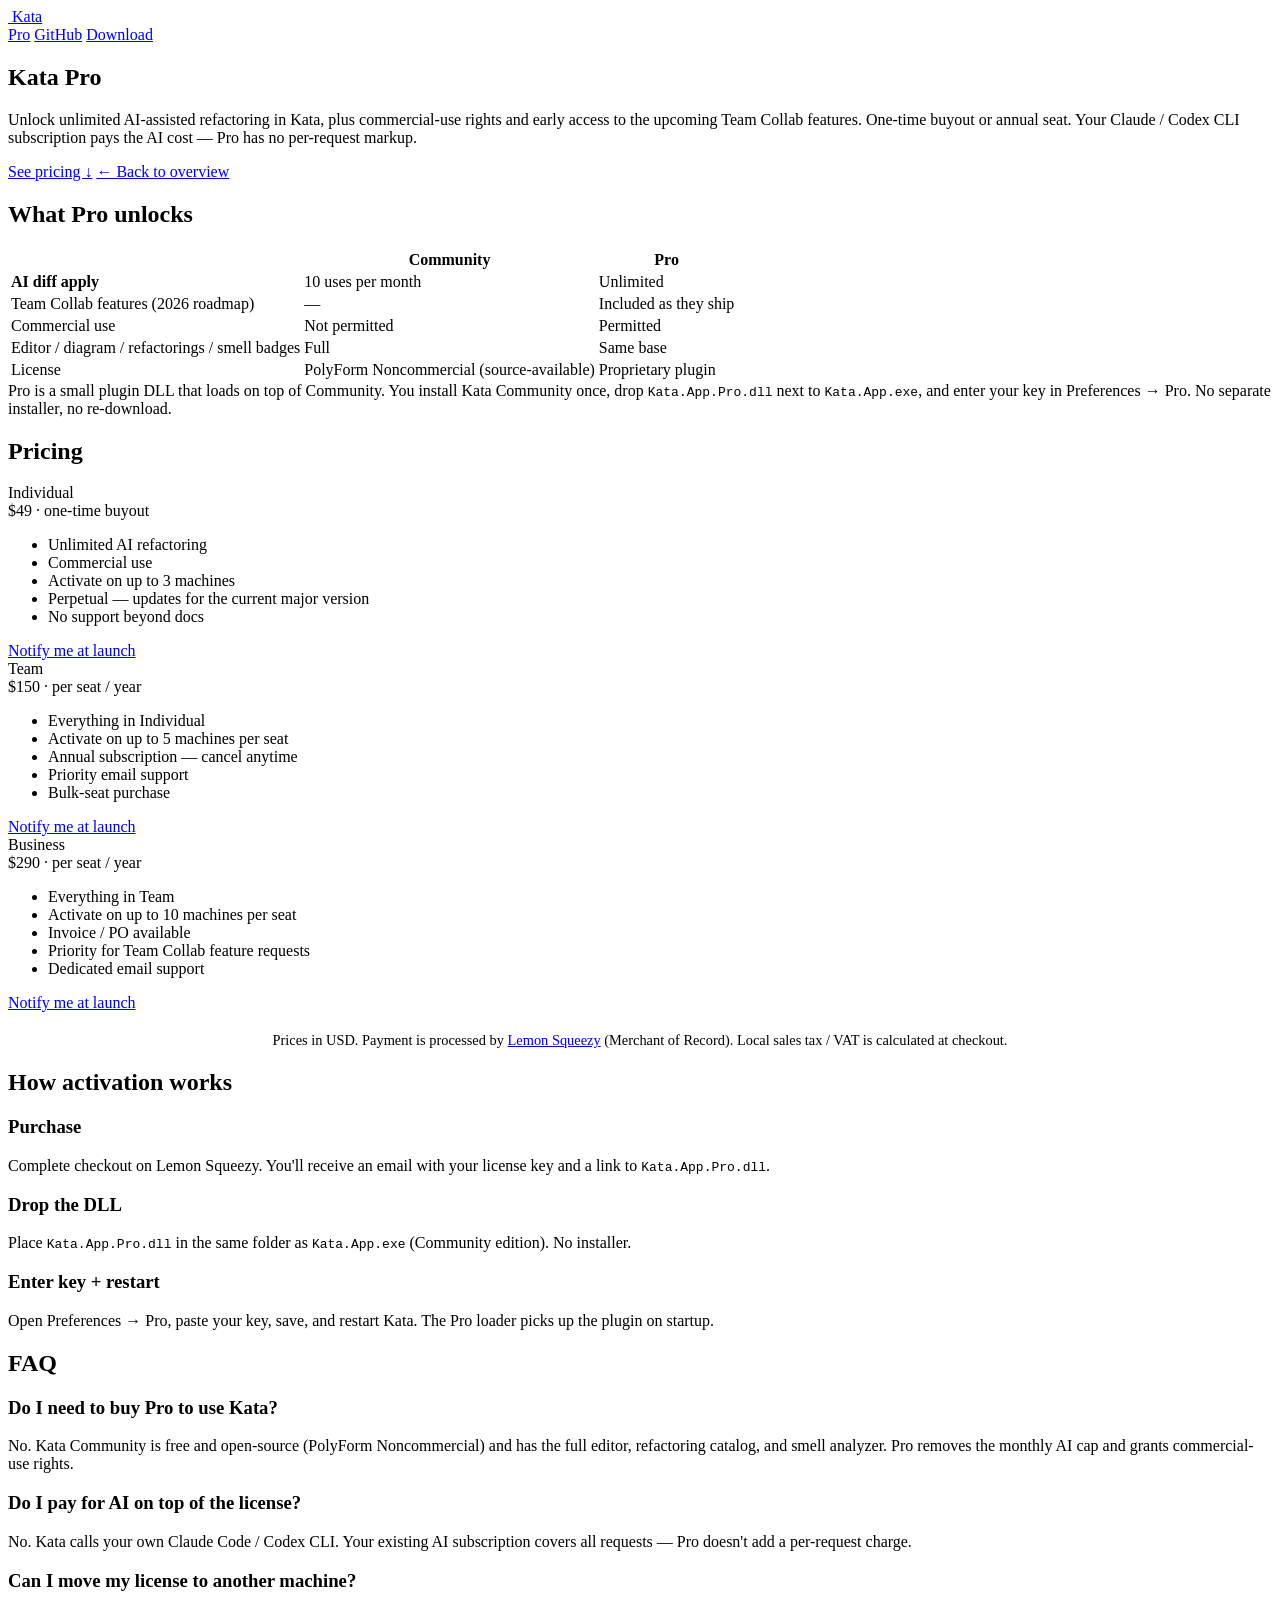
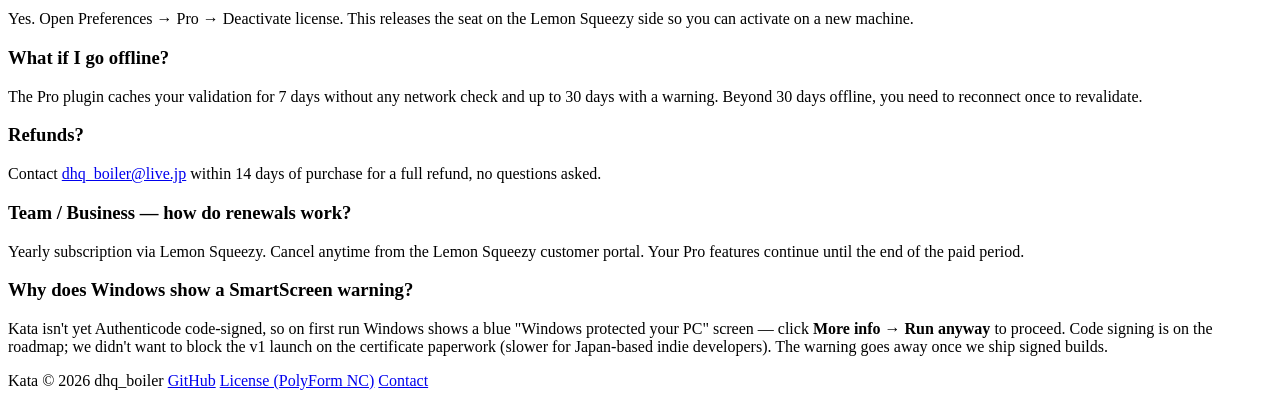
==== site/pro.html @ 7f62a548 "pro.html FAQ: SmartScreen 警告について説明を追加 Community / Pro とも Authenticode 署名がまだ入ってないので、初回起動時に Windows Sm" ====
<!DOCTYPE html>
<html lang="en">
<head>
<meta charset="UTF-8">
<meta name="viewport" content="width=device-width,initial-scale=1">
<title>Kata Pro — Unlimited AI-assisted refactoring for real codebases</title>
<meta name="description" content="Kata Pro unlocks the monthly AI cap in Kata Community and grants commercial-use rights. $49 buyout for Individual, $150/seat/year Team, $290/seat/year Business.">
<meta name="theme-color" content="#232323">
<link rel="icon" type="image/svg+xml" href="/kata-icon.svg">
<link rel="stylesheet" href="/style.css">
<meta property="og:title" content="Kata Pro">
<meta property="og:description" content="Unlimited AI-assisted refactoring, commercial-use rights, and the upcoming Team Collab features. Buyout $49 or subscription tiers.">
<meta property="og:type" content="website">
<meta property="og:url" content="https://kata.dhq-boiler.dev/pro">
</head>
<body>

<header class="site">
  <div class="wrap">
    <a class="brand" href="/">
      <img src="/kata-icon.svg" alt="">
      Kata
    </a>
    <nav>
      <a href="/pro">Pro</a>
      <a href="https://github.com/dhq-boiler/Kata">GitHub</a>
      <a href="https://github.com/dhq-boiler/Kata/releases">Download</a>
    </nav>
  </div>
</header>

<main>

<section class="hero">
  <div class="wrap">
    <h1>Kata Pro</h1>
    <p class="lead">
      Unlock unlimited AI-assisted refactoring in Kata, plus commercial-use rights and
      early access to the upcoming Team Collab features. One-time buyout or annual seat.
      Your Claude / Codex CLI subscription pays the AI cost — Pro has no per-request markup.
    </p>
    <div class="ctas">
      <a class="btn primary" href="#pricing">See pricing ↓</a>
      <a class="btn secondary" href="/">← Back to overview</a>
    </div>
  </div>
</section>

<section>
  <div class="wrap">
    <h2>What Pro unlocks</h2>
    <table class="compare">
      <thead>
        <tr>
          <th>&nbsp;</th>
          <th>Community</th>
          <th>Pro</th>
        </tr>
      </thead>
      <tbody>
        <tr>
          <td><strong>AI diff apply</strong></td>
          <td>10 uses per month</td>
          <td class="yes">Unlimited</td>
        </tr>
        <tr>
          <td>Team Collab features (2026 roadmap)</td>
          <td class="no">—</td>
          <td class="yes">Included as they ship</td>
        </tr>
        <tr>
          <td>Commercial use</td>
          <td class="no">Not permitted</td>
          <td class="yes">Permitted</td>
        </tr>
        <tr>
          <td>Editor / diagram / refactorings / smell badges</td>
          <td class="yes">Full</td>
          <td class="yes">Same base</td>
        </tr>
        <tr>
          <td>License</td>
          <td>PolyForm Noncommercial (source-available)</td>
          <td>Proprietary plugin</td>
        </tr>
      </tbody>
    </table>
    <div class="callout">
      Pro is a small plugin DLL that loads on top of Community. You install
      Kata Community once, drop <code>Kata.App.Pro.dll</code> next to
      <code>Kata.App.exe</code>, and enter your key in Preferences → Pro.
      No separate installer, no re-download.
    </div>
  </div>
</section>

<section id="pricing">
  <div class="wrap">
    <h2>Pricing</h2>
    <div class="pricing">
      <div class="tier">
        <div class="name">Individual</div>
        <div class="price">$49<span class="period"> · one-time buyout</span></div>
        <ul>
          <li>Unlimited AI refactoring</li>
          <li>Commercial use</li>
          <li>Activate on up to 3 machines</li>
          <li>Perpetual — updates for the current major version</li>
          <li>No support beyond docs</li>
        </ul>
        <!-- Pre-launch: LS 商品審査中。承認 & variant 作成後、実 checkout URL に差し替える。 -->
        <a class="btn primary" href="mailto:dhq_boiler@live.jp?subject=Notify%20me%20at%20launch%3A%20Kata%20Pro%20Individual&amp;body=Please%20email%20me%20when%20Kata%20Pro%20Individual%20(%2449%20buyout)%20goes%20on%20sale.">Notify me at launch</a>
      </div>

      <div class="tier featured">
        <div class="name">Team</div>
        <div class="price">$150<span class="period"> · per seat / year</span></div>
        <ul>
          <li>Everything in Individual</li>
          <li>Activate on up to 5 machines per seat</li>
          <li>Annual subscription — cancel anytime</li>
          <li>Priority email support</li>
          <li>Bulk-seat purchase</li>
        </ul>
        <!-- Pre-launch: LS 商品審査中。 -->
        <a class="btn primary" href="mailto:dhq_boiler@live.jp?subject=Notify%20me%20at%20launch%3A%20Kata%20Pro%20Team&amp;body=Please%20email%20me%20when%20Kata%20Pro%20Team%20(%24150%20per%20seat%2Fyear)%20goes%20on%20sale.">Notify me at launch</a>
      </div>

      <div class="tier">
        <div class="name">Business</div>
        <div class="price">$290<span class="period"> · per seat / year</span></div>
        <ul>
          <li>Everything in Team</li>
          <li>Activate on up to 10 machines per seat</li>
          <li>Invoice / PO available</li>
          <li>Priority for Team Collab feature requests</li>
          <li>Dedicated email support</li>
        </ul>
        <!-- Pre-launch: LS 商品審査中。 -->
        <a class="btn primary" href="mailto:dhq_boiler@live.jp?subject=Notify%20me%20at%20launch%3A%20Kata%20Pro%20Business&amp;body=Please%20email%20me%20when%20Kata%20Pro%20Business%20(%24290%20per%20seat%2Fyear)%20goes%20on%20sale.">Notify me at launch</a>
      </div>
    </div>
    <p style="text-align: center; color: var(--muted); margin-top: 20px; font-size: 0.9rem;">
      Prices in USD. Payment is processed by
      <a href="https://www.lemonsqueezy.com/">Lemon Squeezy</a>
      (Merchant of Record). Local sales tax / VAT is calculated at checkout.
    </p>
  </div>
</section>

<section>
  <div class="wrap">
    <h2>How activation works</h2>
    <div class="steps">
      <div class="step">
        <h3>Purchase</h3>
        <p>Complete checkout on Lemon Squeezy. You'll receive an email with
          your license key and a link to <code>Kata.App.Pro.dll</code>.</p>
      </div>
      <div class="step">
        <h3>Drop the DLL</h3>
        <p>Place <code>Kata.App.Pro.dll</code> in the same folder as
          <code>Kata.App.exe</code> (Community edition). No installer.</p>
      </div>
      <div class="step">
        <h3>Enter key + restart</h3>
        <p>Open Preferences → Pro, paste your key, save, and restart Kata.
          The Pro loader picks up the plugin on startup.</p>
      </div>
    </div>
  </div>
</section>

<section>
  <div class="wrap">
    <h2>FAQ</h2>
    <div class="feature-grid">
      <div class="feature">
        <h3>Do I need to buy Pro to use Kata?</h3>
        <p>No. Kata Community is free and open-source (PolyForm Noncommercial)
          and has the full editor, refactoring catalog, and smell analyzer.
          Pro removes the monthly AI cap and grants commercial-use rights.</p>
      </div>
      <div class="feature">
        <h3>Do I pay for AI on top of the license?</h3>
        <p>No. Kata calls your own Claude Code / Codex CLI. Your existing AI
          subscription covers all requests — Pro doesn't add a per-request charge.</p>
      </div>
      <div class="feature">
        <h3>Can I move my license to another machine?</h3>
        <p>Yes. Open Preferences → Pro → Deactivate license. This releases
          the seat on the Lemon Squeezy side so you can activate on a new machine.</p>
      </div>
      <div class="feature">
        <h3>What if I go offline?</h3>
        <p>The Pro plugin caches your validation for 7 days without any network
          check and up to 30 days with a warning. Beyond 30 days offline, you
          need to reconnect once to revalidate.</p>
      </div>
      <div class="feature">
        <h3>Refunds?</h3>
        <p>Contact <a href="mailto:dhq_boiler@live.jp">dhq_boiler@live.jp</a>
          within 14 days of purchase for a full refund, no questions asked.</p>
      </div>
      <div class="feature">
        <h3>Team / Business — how do renewals work?</h3>
        <p>Yearly subscription via Lemon Squeezy. Cancel anytime from the
          Lemon Squeezy customer portal. Your Pro features continue until the
          end of the paid period.</p>
      </div>
      <div class="feature">
        <h3>Why does Windows show a SmartScreen warning?</h3>
        <p>Kata isn't yet Authenticode code-signed, so on first run
          Windows shows a blue "Windows protected your PC" screen —
          click <strong>More info</strong> → <strong>Run anyway</strong>
          to proceed. Code signing is on the roadmap; we didn't want to
          block the v1 launch on the certificate paperwork (slower for
          Japan-based indie developers). The warning goes away once we
          ship signed builds.</p>
      </div>
    </div>
  </div>
</section>

</main>

<footer class="site">
  <div class="wrap">
    <span>Kata © 2026 dhq_boiler</span>
    <span class="spacer"></span>
    <a href="https://github.com/dhq-boiler/Kata">GitHub</a>
    <a href="https://github.com/dhq-boiler/Kata/blob/main/LICENSE">License (PolyForm NC)</a>
    <a href="mailto:dhq_boiler@live.jp">Contact</a>
  </div>
</footer>

</body>
</html>
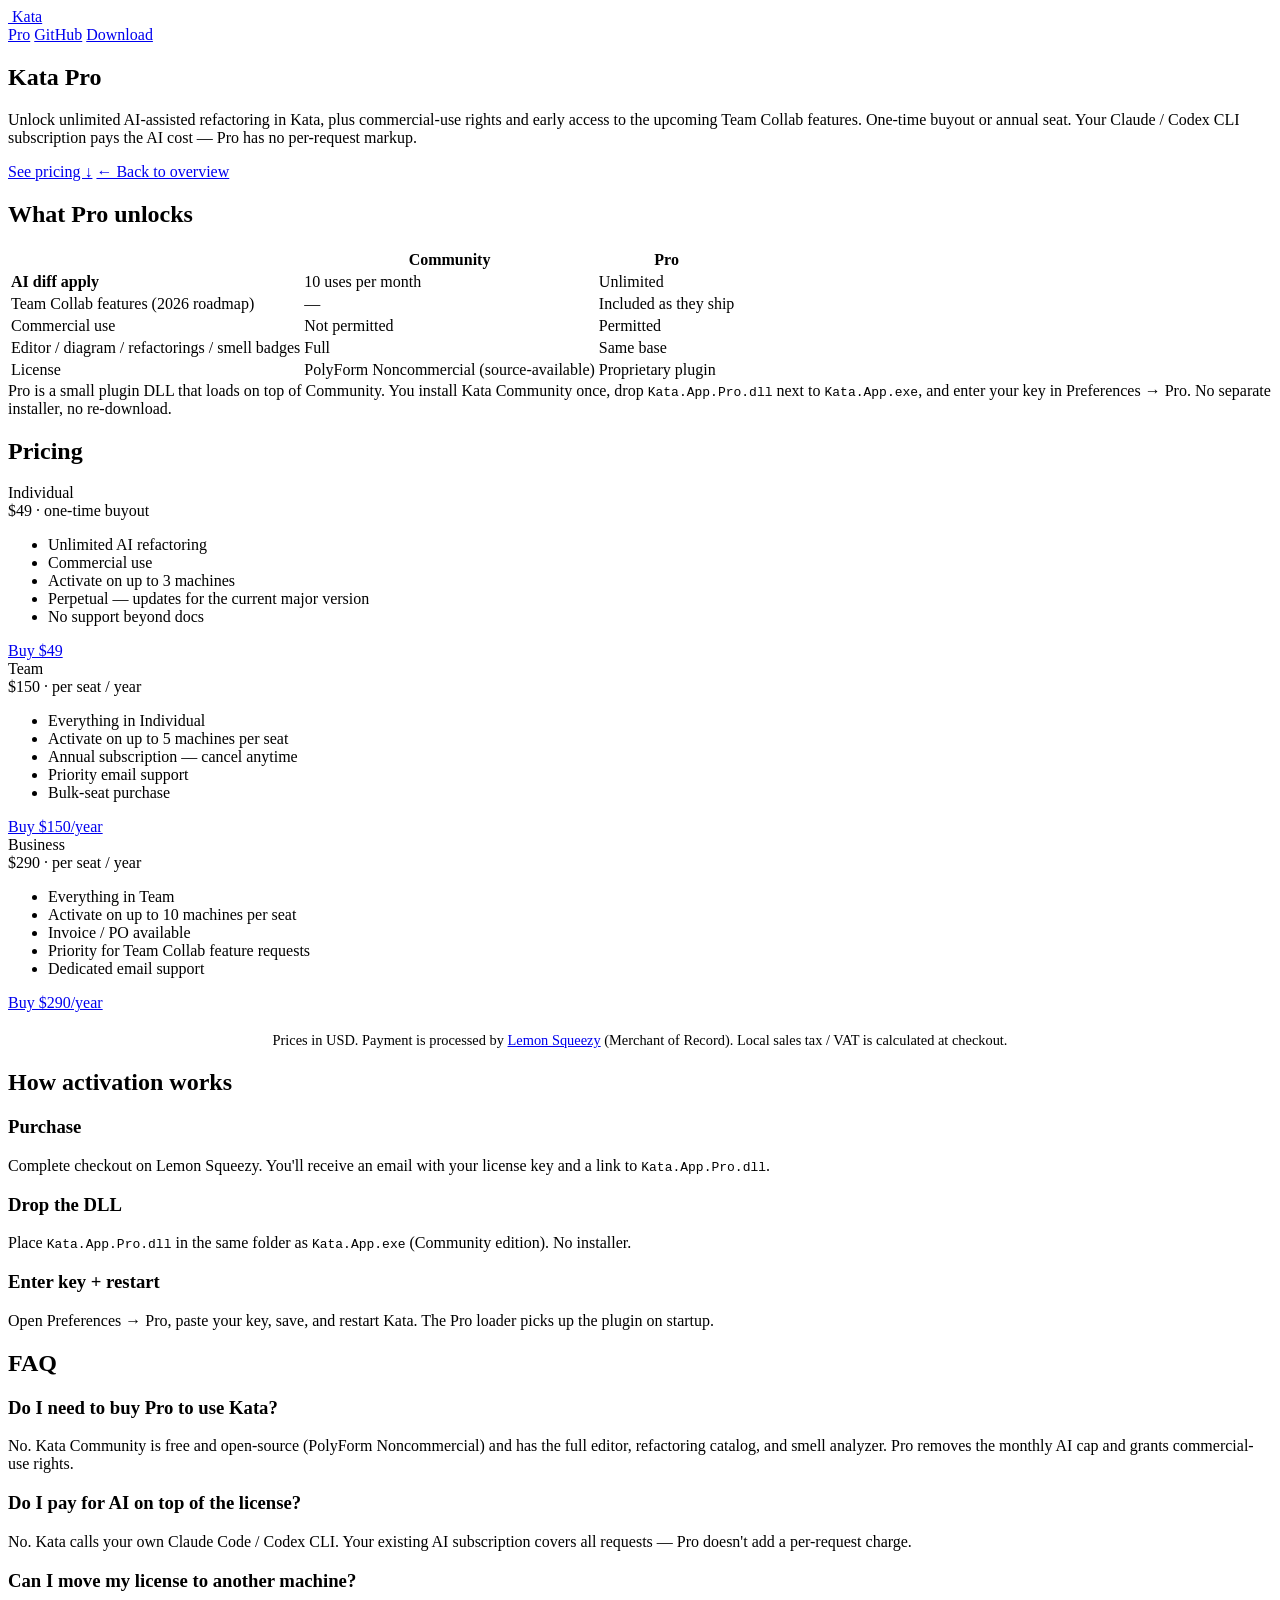
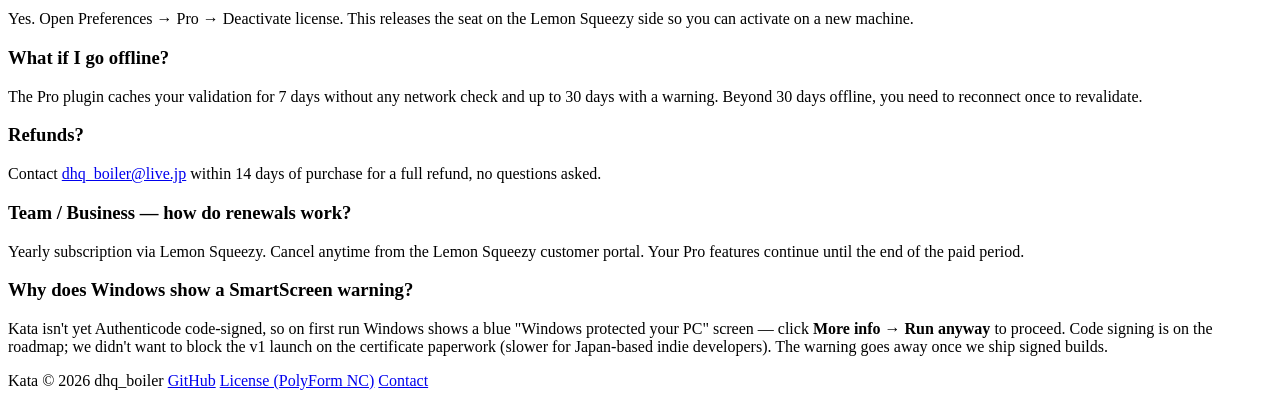
==== commit 24aeea9d: "pro.html: 3 buy button を Lemon Squeezy overlay checkout に差し替え LS の live mode で 3 product を publish 済" ====
--- a/site/pro.html
+++ b/site/pro.html
@@ -108,8 +108,7 @@
           <li>Perpetual — updates for the current major version</li>
           <li>No support beyond docs</li>
         </ul>
-        <!-- Pre-launch: LS 商品審査中。承認 & variant 作成後、実 checkout URL に差し替える。 -->
-        <a class="btn primary" href="mailto:dhq_boiler@live.jp?subject=Notify%20me%20at%20launch%3A%20Kata%20Pro%20Individual&amp;body=Please%20email%20me%20when%20Kata%20Pro%20Individual%20(%2449%20buyout)%20goes%20on%20sale.">Notify me at launch</a>
+        <a class="btn primary lemonsqueezy-button" href="https://kata-app.lemonsqueezy.com/checkout/buy/1a750eaa-a595-45d5-97dd-85c8ac0cabf5?embed=1">Buy $49</a>
       </div>
 
       <div class="tier featured">
@@ -122,8 +121,7 @@
           <li>Priority email support</li>
           <li>Bulk-seat purchase</li>
         </ul>
-        <!-- Pre-launch: LS 商品審査中。 -->
-        <a class="btn primary" href="mailto:dhq_boiler@live.jp?subject=Notify%20me%20at%20launch%3A%20Kata%20Pro%20Team&amp;body=Please%20email%20me%20when%20Kata%20Pro%20Team%20(%24150%20per%20seat%2Fyear)%20goes%20on%20sale.">Notify me at launch</a>
+        <a class="btn primary lemonsqueezy-button" href="https://kata-app.lemonsqueezy.com/checkout/buy/f05eee7f-f8f1-49fd-8d92-6a90124b9c89?embed=1">Buy $150/year</a>
       </div>
 
       <div class="tier">
@@ -136,8 +134,7 @@
           <li>Priority for Team Collab feature requests</li>
           <li>Dedicated email support</li>
         </ul>
-        <!-- Pre-launch: LS 商品審査中。 -->
-        <a class="btn primary" href="mailto:dhq_boiler@live.jp?subject=Notify%20me%20at%20launch%3A%20Kata%20Pro%20Business&amp;body=Please%20email%20me%20when%20Kata%20Pro%20Business%20(%24290%20per%20seat%2Fyear)%20goes%20on%20sale.">Notify me at launch</a>
+        <a class="btn primary lemonsqueezy-button" href="https://kata-app.lemonsqueezy.com/checkout/buy/e9e8db82-5dbe-4f33-9c05-eea61432151d?embed=1">Buy $290/year</a>
       </div>
     </div>
     <p style="text-align: center; color: var(--muted); margin-top: 20px; font-size: 0.9rem;">
@@ -234,5 +231,14 @@
   </div>
 </footer>
 
+<!-- Lemon Squeezy overlay checkout。anchor に class="lemonsqueezy-button" が
+     付いていると同一ページ内 iframe で checkout が開く (page 遷移なし)。
+     integrity=... (SRI) を意図的に付けない: LS は lemon.js を dynamic に更新する
+     設計 (公式の embed snippet にも SRI なし) なので、hash pin すると script が
+     revalidate された瞬間 overlay が blocked = customer が買えなくなる。CDN
+     compromise リスクは残るが、そのシナリオは LS 自体の決済インフラが破綻して
+     いる状況なので他の影響が桁違いに大きい。 -->
+<script src="https://assets.lemonsqueezy.com/lemon.js" defer></script>
+
 </body>
 </html>
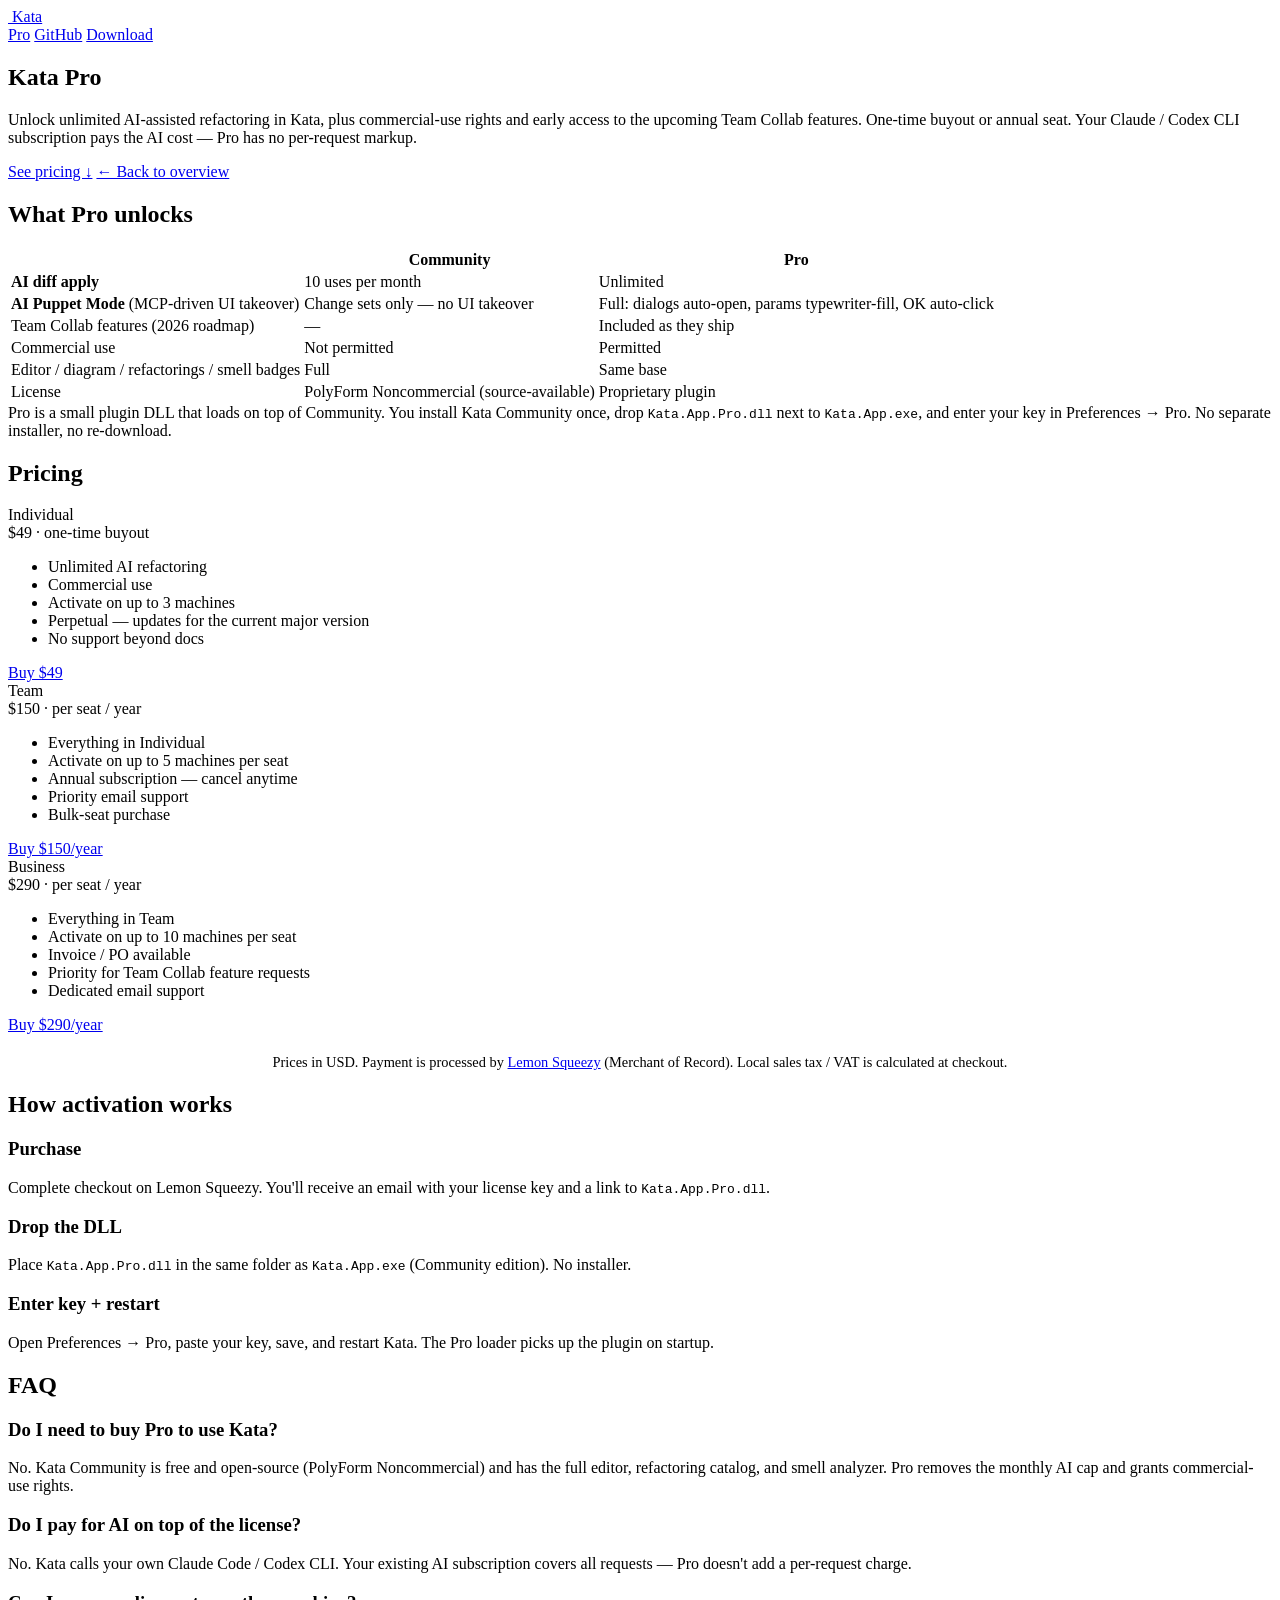
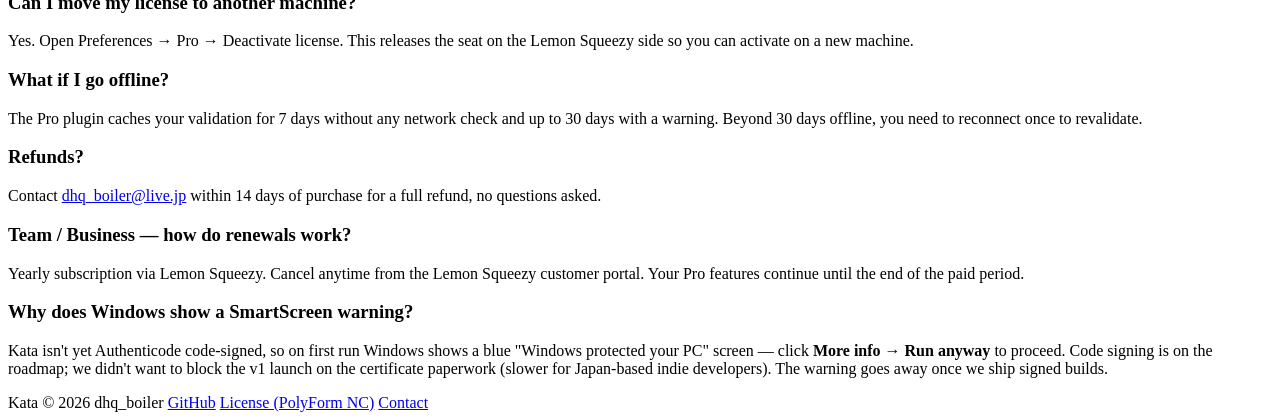
==== commit 26dd4d22: "site(pro): add AI Puppet Mode row to Community/Pro compare table MCP-driven UI takeover (dialogs aut" ====
--- a/site/pro.html
+++ b/site/pro.html
@@ -8,10 +8,75 @@
 <meta name="theme-color" content="#232323">
 <link rel="icon" type="image/svg+xml" href="/kata-icon.svg">
 <link rel="stylesheet" href="/style.css">
-<meta property="og:title" content="Kata Pro">
+<link rel="canonical" href="https://kata.dhq-boiler.dev/pro">
+<meta property="og:title" content="Kata Pro — Unlimited AI-assisted refactoring">
 <meta property="og:description" content="Unlimited AI-assisted refactoring, commercial-use rights, and the upcoming Team Collab features. Buyout $49 or subscription tiers.">
 <meta property="og:type" content="website">
 <meta property="og:url" content="https://kata.dhq-boiler.dev/pro">
+<meta property="og:site_name" content="Kata">
+<meta property="og:locale" content="en_US">
+<meta property="og:image" content="https://kata.dhq-boiler.dev/assets/kata-ai-diff.png">
+<meta property="og:image:alt" content="Kata AI diff preview dialog — Claude-generated unified diff for MainWindowViewModel.cs with policy check and quality delta banners.">
+<meta name="twitter:card" content="summary_large_image">
+<meta name="twitter:site" content="@dhq_boiler">
+<meta name="twitter:creator" content="@dhq_boiler">
+<meta name="twitter:title" content="Kata Pro — Unlimited AI-assisted refactoring">
+<meta name="twitter:description" content="Unlock unlimited AI diff apply and commercial-use rights. $49 one-time buyout, $150/seat/year Team, $290/seat/year Business.">
+<meta name="twitter:image" content="https://kata.dhq-boiler.dev/assets/kata-ai-diff.png">
+<meta name="twitter:image:alt" content="Kata AI diff preview dialog with policy check and quality delta banners.">
+<script type="application/ld+json">
+{
+  "@context": "https://schema.org",
+  "@type": "Product",
+  "name": "Kata Pro",
+  "description": "Kata Pro unlocks the monthly AI cap in Kata Community and grants commercial-use rights. Loaded as a plugin DLL on top of Community. No per-request AI markup — uses your own Claude Code or Codex CLI.",
+  "url": "https://kata.dhq-boiler.dev/pro",
+  "image": "https://kata.dhq-boiler.dev/assets/kata-ai-diff.png",
+  "category": "DeveloperApplication",
+  "brand": {
+    "@type": "Brand",
+    "name": "Kata"
+  },
+  "offers": [
+    {
+      "@type": "Offer",
+      "name": "Individual — one-time buyout",
+      "price": "49",
+      "priceCurrency": "USD",
+      "url": "https://kata-app.lemonsqueezy.com/checkout/buy/1a750eaa-a595-45d5-97dd-85c8ac0cabf5",
+      "availability": "https://schema.org/InStock",
+      "seller": {
+        "@type": "Organization",
+        "name": "Lemon Squeezy (Merchant of Record)"
+      }
+    },
+    {
+      "@type": "Offer",
+      "name": "Team — per seat, per year",
+      "price": "150",
+      "priceCurrency": "USD",
+      "url": "https://kata-app.lemonsqueezy.com/checkout/buy/f05eee7f-f8f1-49fd-8d92-6a90124b9c89",
+      "availability": "https://schema.org/InStock",
+      "seller": {
+        "@type": "Organization",
+        "name": "Lemon Squeezy (Merchant of Record)"
+      }
+    },
+    {
+      "@type": "Offer",
+      "name": "Business — per seat, per year",
+      "price": "290",
+      "priceCurrency": "USD",
+      "url": "https://kata-app.lemonsqueezy.com/checkout/buy/e9e8db82-5dbe-4f33-9c05-eea61432151d",
+      "availability": "https://schema.org/InStock",
+      "seller": {
+        "@type": "Organization",
+        "name": "Lemon Squeezy (Merchant of Record)"
+      }
+    }
+  ]
+}
+</script>
 </head>
 <body>
 
@@ -62,6 +127,11 @@
           <td><strong>AI diff apply</strong></td>
           <td>10 uses per month</td>
           <td class="yes">Unlimited</td>
+        </tr>
+        <tr>
+          <td><strong>AI Puppet Mode</strong> (MCP-driven UI takeover)</td>
+          <td class="no">Change sets only — no UI takeover</td>
+          <td class="yes">Full: dialogs auto-open, params typewriter-fill, OK auto-click</td>
         </tr>
         <tr>
           <td>Team Collab features (2026 roadmap)</td>
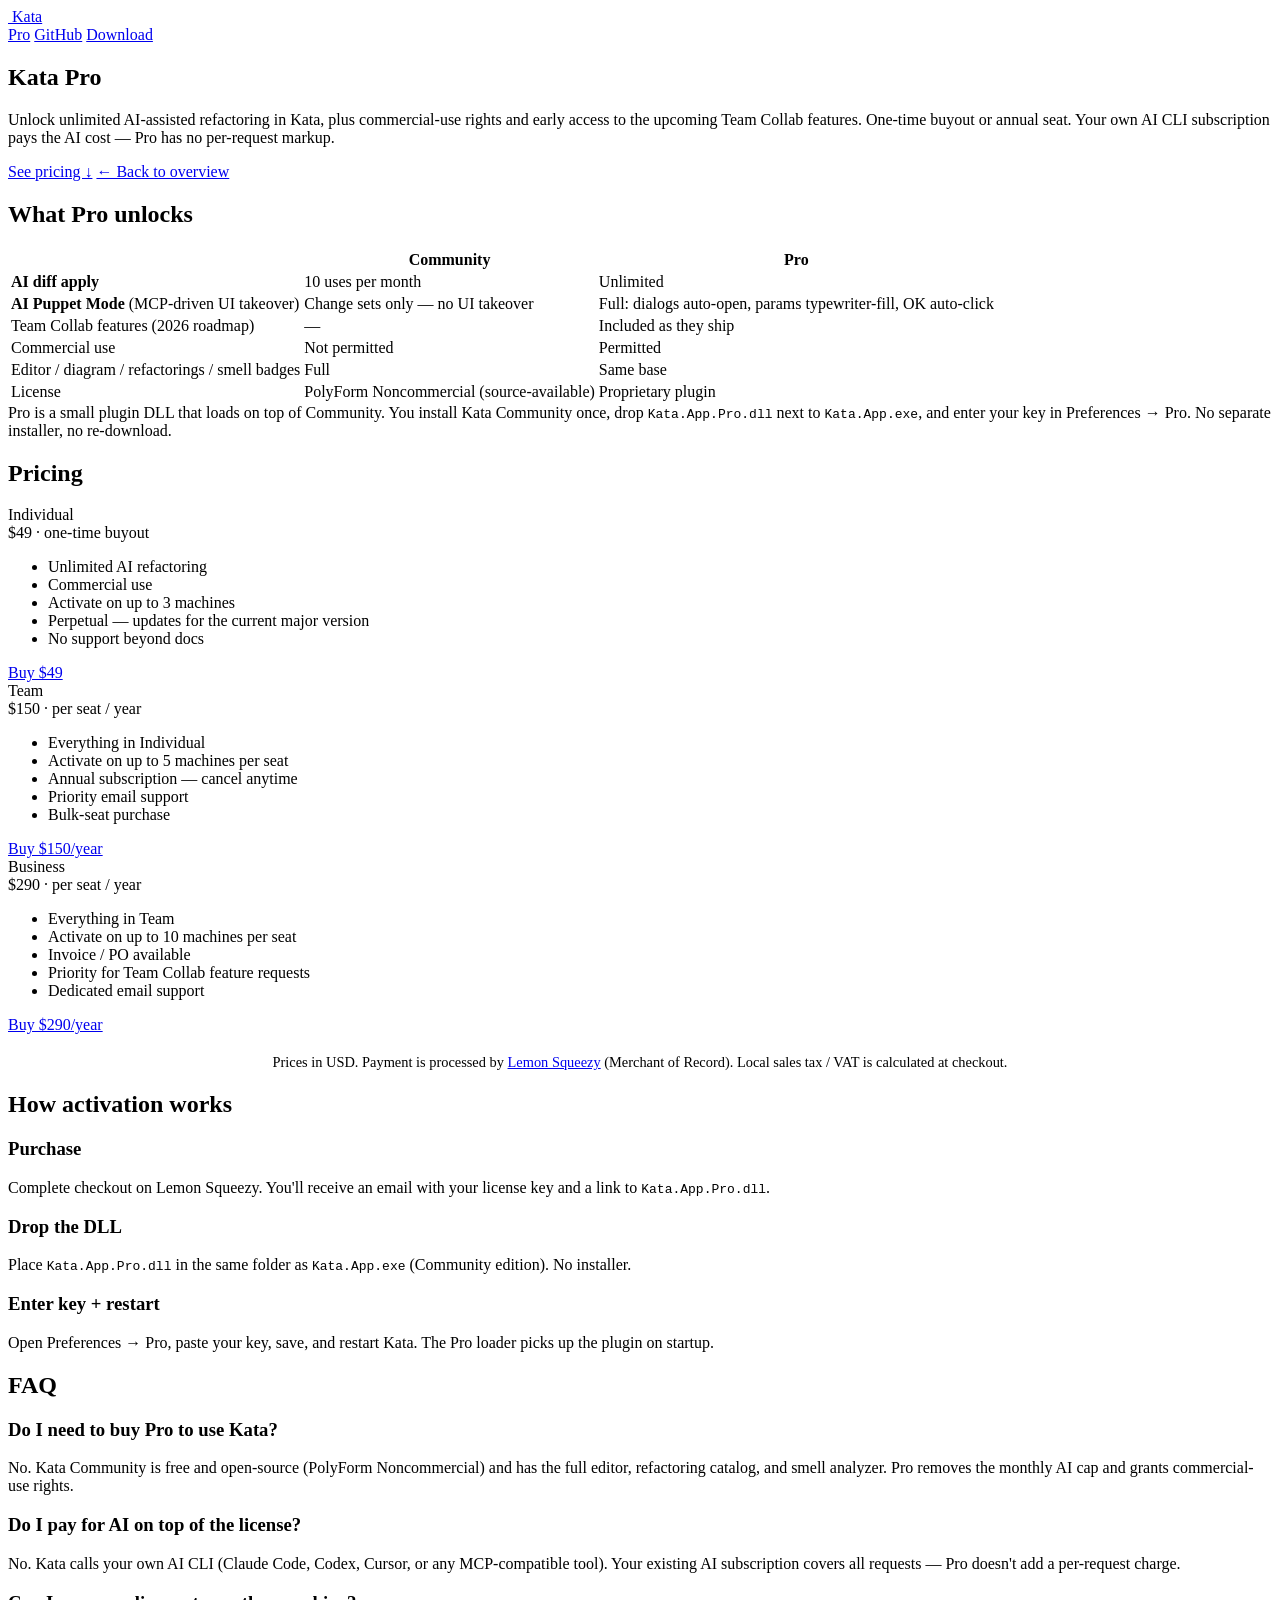
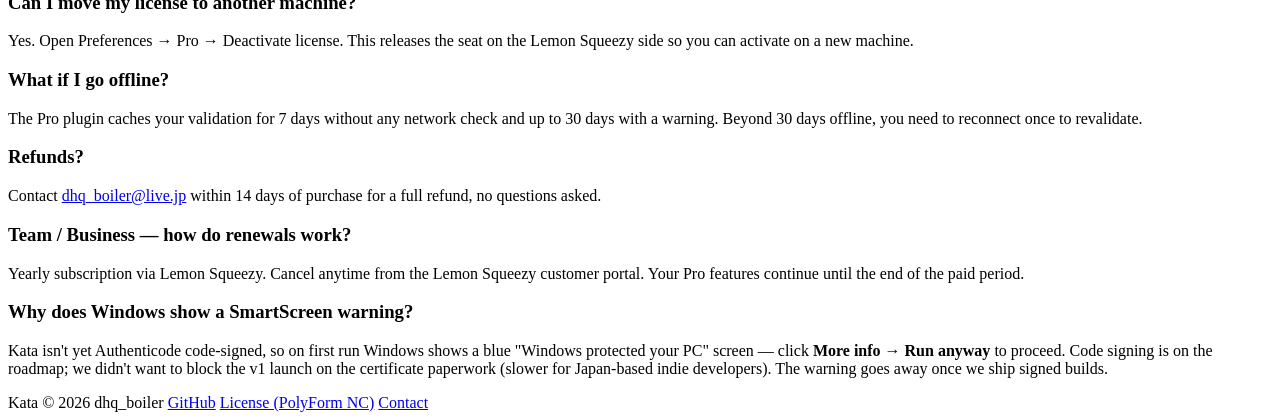
==== commit d3e58970: "site: generalize AI vendor references — Claude → your AI CLI (Claude Code, Codex, Cursor, MCP-compat" ====
--- a/site/pro.html
+++ b/site/pro.html
@@ -16,7 +16,7 @@
 <meta property="og:site_name" content="Kata">
 <meta property="og:locale" content="en_US">
 <meta property="og:image" content="https://kata.dhq-boiler.dev/assets/kata-ai-diff.png">
-<meta property="og:image:alt" content="Kata AI diff preview dialog — Claude-generated unified diff for MainWindowViewModel.cs with policy check and quality delta banners.">
+<meta property="og:image:alt" content="Kata AI diff preview dialog — AI-generated unified diff for MainWindowViewModel.cs with policy check and quality delta banners.">
 <meta name="twitter:card" content="summary_large_image">
 <meta name="twitter:site" content="@dhq_boiler">
 <meta name="twitter:creator" content="@dhq_boiler">
@@ -29,7 +29,7 @@
   "@context": "https://schema.org",
   "@type": "Product",
   "name": "Kata Pro",
-  "description": "Kata Pro unlocks the monthly AI cap in Kata Community and grants commercial-use rights. Loaded as a plugin DLL on top of Community. No per-request AI markup — uses your own Claude Code or Codex CLI.",
+  "description": "Kata Pro unlocks the monthly AI cap in Kata Community and grants commercial-use rights. Loaded as a plugin DLL on top of Community. No per-request AI markup — uses your own AI CLI (Claude Code, Codex, Cursor, or any MCP-compatible tool).",
   "url": "https://kata.dhq-boiler.dev/pro",
   "image": "https://kata.dhq-boiler.dev/assets/kata-ai-diff.png",
   "category": "DeveloperApplication",
@@ -102,7 +102,7 @@
     <p class="lead">
       Unlock unlimited AI-assisted refactoring in Kata, plus commercial-use rights and
       early access to the upcoming Team Collab features. One-time buyout or annual seat.
-      Your Claude / Codex CLI subscription pays the AI cost — Pro has no per-request markup.
+      Your own AI CLI subscription pays the AI cost — Pro has no per-request markup.
     </p>
     <div class="ctas">
       <a class="btn primary" href="#pricing">See pricing ↓</a>
@@ -250,8 +250,9 @@
       </div>
       <div class="feature">
         <h3>Do I pay for AI on top of the license?</h3>
-        <p>No. Kata calls your own Claude Code / Codex CLI. Your existing AI
-          subscription covers all requests — Pro doesn't add a per-request charge.</p>
+        <p>No. Kata calls your own AI CLI (Claude Code, Codex, Cursor, or any
+          MCP-compatible tool). Your existing AI subscription covers all requests — Pro
+          doesn't add a per-request charge.</p>
       </div>
       <div class="feature">
         <h3>Can I move my license to another machine?</h3>
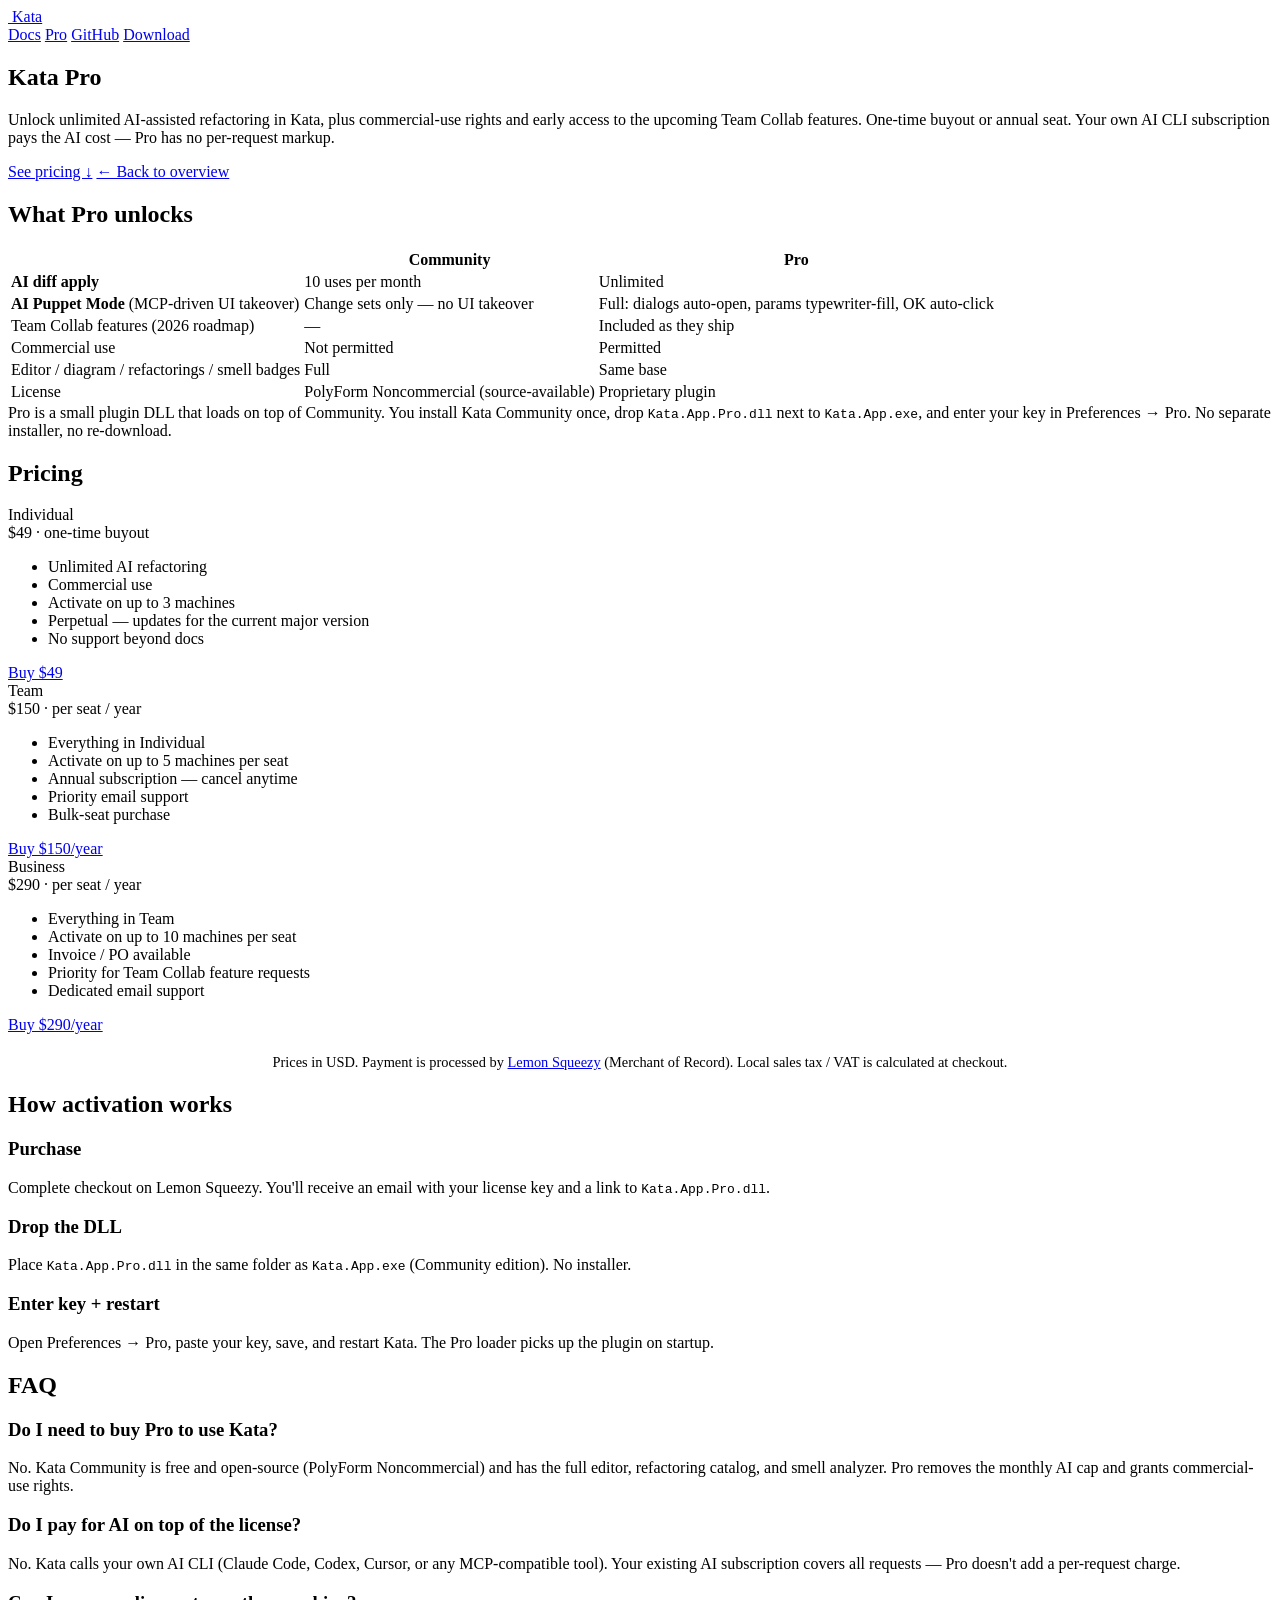
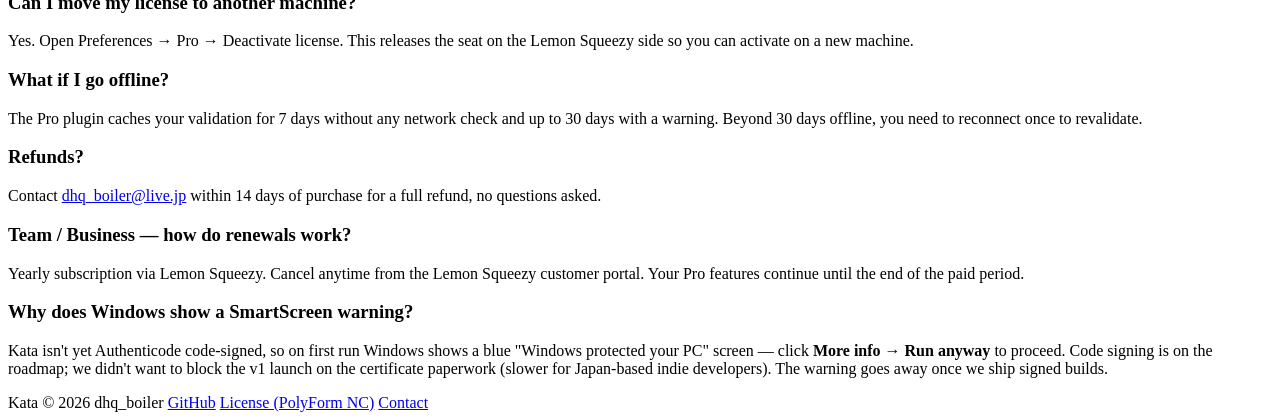
==== commit 42e9056e: "site: add docs multi-page skeleton — start with Getting Started New /docs/ section under the same st" ====
--- a/site/pro.html
+++ b/site/pro.html
@@ -87,6 +87,7 @@
       Kata
     </a>
     <nav>
+      <a href="/docs/getting-started.html">Docs</a>
       <a href="/pro">Pro</a>
       <a href="https://github.com/dhq-boiler/Kata">GitHub</a>
       <a href="https://github.com/dhq-boiler/Kata/releases">Download</a>
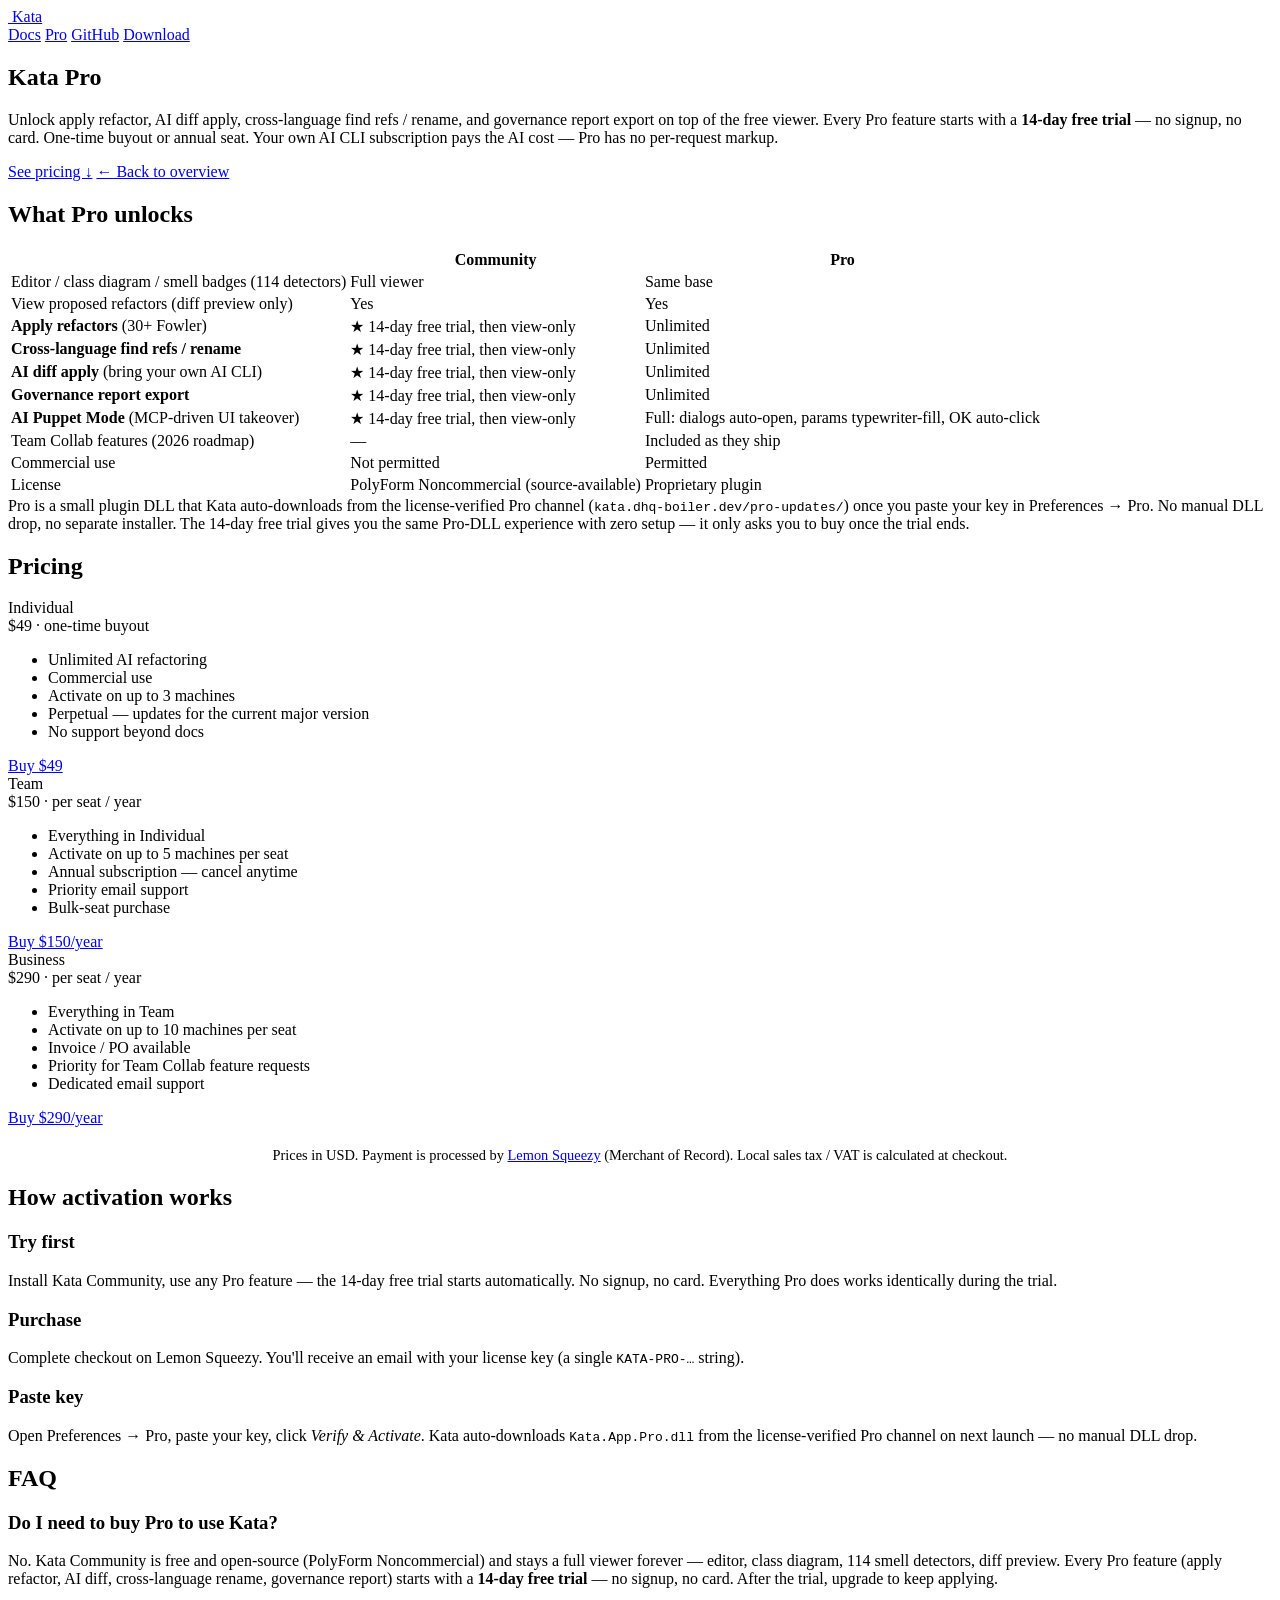
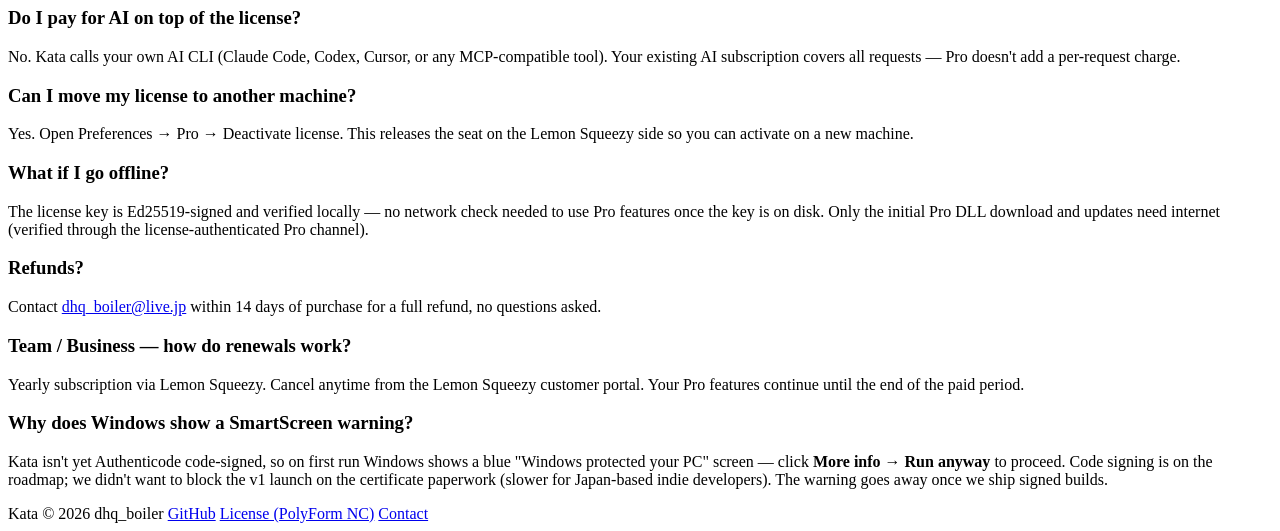
==== commit 2ecb087f: "docs(site): pivot LP + README to 14-day trial + auto Pro channel (v2.1.0) 10 uses/month の AI quota 表" ====
--- a/site/pro.html
+++ b/site/pro.html
@@ -4,7 +4,7 @@
 <meta charset="UTF-8">
 <meta name="viewport" content="width=device-width,initial-scale=1">
 <title>Kata Pro — Unlimited AI-assisted refactoring for real codebases</title>
-<meta name="description" content="Kata Pro unlocks the monthly AI cap in Kata Community and grants commercial-use rights. $49 buyout for Individual, $150/seat/year Team, $290/seat/year Business.">
+<meta name="description" content="Kata Pro unlocks apply refactor + AI diff + cross-language rename + governance report on top of the free viewer. Every Pro feature starts with a 14-day free trial — no signup, no card. $49 buyout for Individual, $150/seat/year Team, $290/seat/year Business.">
 <meta name="theme-color" content="#232323">
 <link rel="icon" type="image/svg+xml" href="/kata-icon.svg">
 <link rel="stylesheet" href="/style.css">
@@ -29,7 +29,7 @@
   "@context": "https://schema.org",
   "@type": "Product",
   "name": "Kata Pro",
-  "description": "Kata Pro unlocks the monthly AI cap in Kata Community and grants commercial-use rights. Loaded as a plugin DLL on top of Community. No per-request AI markup — uses your own AI CLI (Claude Code, Codex, Cursor, or any MCP-compatible tool).",
+  "description": "Kata Pro unlocks apply refactor + AI diff apply + cross-language find refs / rename + governance report on top of the free viewer. Auto-delivered as a plugin DLL via the license-verified Pro channel (kata.dhq-boiler.dev). 14-day free trial for every Pro feature — no signup, no card. No per-request AI markup — uses your own AI CLI (Claude Code, Codex, Cursor, or any MCP-compatible tool).",
   "url": "https://kata.dhq-boiler.dev/pro",
   "image": "https://kata.dhq-boiler.dev/assets/kata-ai-diff.png",
   "category": "DeveloperApplication",
@@ -101,8 +101,9 @@
   <div class="wrap">
     <h1>Kata Pro</h1>
     <p class="lead">
-      Unlock unlimited AI-assisted refactoring in Kata, plus commercial-use rights and
-      early access to the upcoming Team Collab features. One-time buyout or annual seat.
+      Unlock apply refactor, AI diff apply, cross-language find refs / rename, and
+      governance report export on top of the free viewer. Every Pro feature starts with a
+      <strong>14-day free trial</strong> — no signup, no card. One-time buyout or annual seat.
       Your own AI CLI subscription pays the AI cost — Pro has no per-request markup.
     </p>
     <div class="ctas">
@@ -125,13 +126,38 @@
       </thead>
       <tbody>
         <tr>
-          <td><strong>AI diff apply</strong></td>
-          <td>10 uses per month</td>
+          <td>Editor / class diagram / smell badges (114 detectors)</td>
+          <td class="yes">Full viewer</td>
+          <td class="yes">Same base</td>
+        </tr>
+        <tr>
+          <td>View proposed refactors (diff preview only)</td>
+          <td class="yes">Yes</td>
+          <td class="yes">Yes</td>
+        </tr>
+        <tr>
+          <td><strong>Apply refactors</strong> (30+ Fowler)</td>
+          <td>★ 14-day free trial, then view-only</td>
           <td class="yes">Unlimited</td>
         </tr>
         <tr>
+          <td><strong>Cross-language find refs / rename</strong></td>
+          <td>★ 14-day free trial, then view-only</td>
+          <td class="yes">Unlimited</td>
+        </tr>
+        <tr>
+          <td><strong>AI diff apply</strong> (bring your own AI CLI)</td>
+          <td>★ 14-day free trial, then view-only</td>
+          <td class="yes">Unlimited</td>
+        </tr>
+        <tr>
+          <td><strong>Governance report export</strong></td>
+          <td>★ 14-day free trial, then view-only</td>
+          <td class="yes">Unlimited</td>
+        </tr>
+        <tr>
           <td><strong>AI Puppet Mode</strong> (MCP-driven UI takeover)</td>
-          <td class="no">Change sets only — no UI takeover</td>
+          <td>★ 14-day free trial, then view-only</td>
           <td class="yes">Full: dialogs auto-open, params typewriter-fill, OK auto-click</td>
         </tr>
         <tr>
@@ -145,11 +171,6 @@
           <td class="yes">Permitted</td>
         </tr>
         <tr>
-          <td>Editor / diagram / refactorings / smell badges</td>
-          <td class="yes">Full</td>
-          <td class="yes">Same base</td>
-        </tr>
-        <tr>
           <td>License</td>
           <td>PolyForm Noncommercial (source-available)</td>
           <td>Proprietary plugin</td>
@@ -157,10 +178,11 @@
       </tbody>
     </table>
     <div class="callout">
-      Pro is a small plugin DLL that loads on top of Community. You install
-      Kata Community once, drop <code>Kata.App.Pro.dll</code> next to
-      <code>Kata.App.exe</code>, and enter your key in Preferences → Pro.
-      No separate installer, no re-download.
+      Pro is a small plugin DLL that Kata auto-downloads from the license-verified
+      Pro channel (<code>kata.dhq-boiler.dev/pro-updates/</code>) once you paste your
+      key in Preferences → Pro. No manual DLL drop, no separate installer. The 14-day
+      free trial gives you the same Pro-DLL experience with zero setup — it only asks
+      you to buy once the trial ends.
     </div>
   </div>
 </section>
@@ -221,19 +243,21 @@
     <h2>How activation works</h2>
     <div class="steps">
       <div class="step">
+        <h3>Try first</h3>
+        <p>Install Kata Community, use any Pro feature — the 14-day free trial
+          starts automatically. No signup, no card. Everything Pro does works
+          identically during the trial.</p>
+      </div>
+      <div class="step">
         <h3>Purchase</h3>
         <p>Complete checkout on Lemon Squeezy. You'll receive an email with
-          your license key and a link to <code>Kata.App.Pro.dll</code>.</p>
+          your license key (a single <code>KATA-PRO-…</code> string).</p>
       </div>
       <div class="step">
-        <h3>Drop the DLL</h3>
-        <p>Place <code>Kata.App.Pro.dll</code> in the same folder as
-          <code>Kata.App.exe</code> (Community edition). No installer.</p>
-      </div>
-      <div class="step">
-        <h3>Enter key + restart</h3>
-        <p>Open Preferences → Pro, paste your key, save, and restart Kata.
-          The Pro loader picks up the plugin on startup.</p>
+        <h3>Paste key</h3>
+        <p>Open Preferences → Pro, paste your key, click <em>Verify &amp; Activate</em>.
+          Kata auto-downloads <code>Kata.App.Pro.dll</code> from the license-verified
+          Pro channel on next launch — no manual DLL drop.</p>
       </div>
     </div>
   </div>
@@ -246,8 +270,10 @@
       <div class="feature">
         <h3>Do I need to buy Pro to use Kata?</h3>
         <p>No. Kata Community is free and open-source (PolyForm Noncommercial)
-          and has the full editor, refactoring catalog, and smell analyzer.
-          Pro removes the monthly AI cap and grants commercial-use rights.</p>
+          and stays a full viewer forever — editor, class diagram, 114 smell detectors,
+          diff preview. Every Pro feature (apply refactor, AI diff, cross-language
+          rename, governance report) starts with a <strong>14-day free trial</strong> —
+          no signup, no card. After the trial, upgrade to keep applying.</p>
       </div>
       <div class="feature">
         <h3>Do I pay for AI on top of the license?</h3>
@@ -262,9 +288,10 @@
       </div>
       <div class="feature">
         <h3>What if I go offline?</h3>
-        <p>The Pro plugin caches your validation for 7 days without any network
-          check and up to 30 days with a warning. Beyond 30 days offline, you
-          need to reconnect once to revalidate.</p>
+        <p>The license key is Ed25519-signed and verified locally — no network
+          check needed to use Pro features once the key is on disk. Only the
+          initial Pro DLL download and updates need internet (verified through
+          the license-authenticated Pro channel).</p>
       </div>
       <div class="feature">
         <h3>Refunds?</h3>
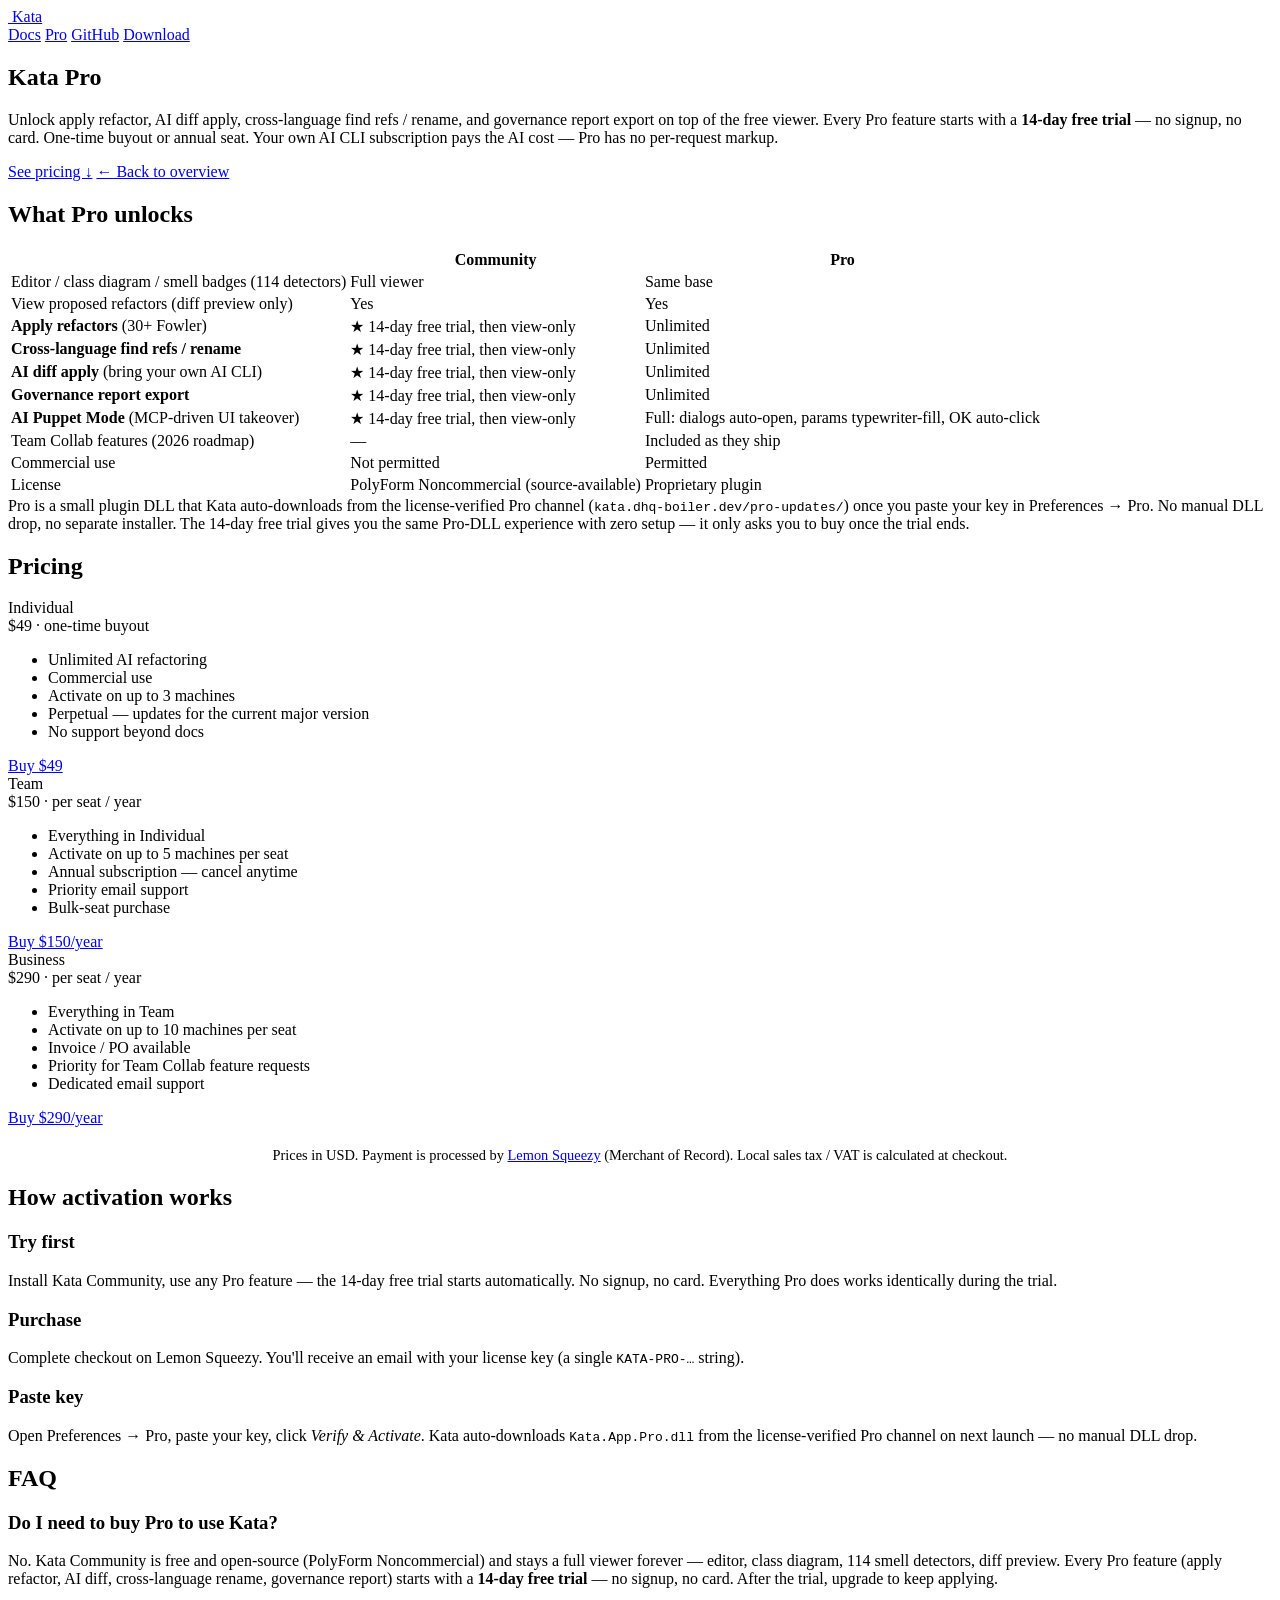
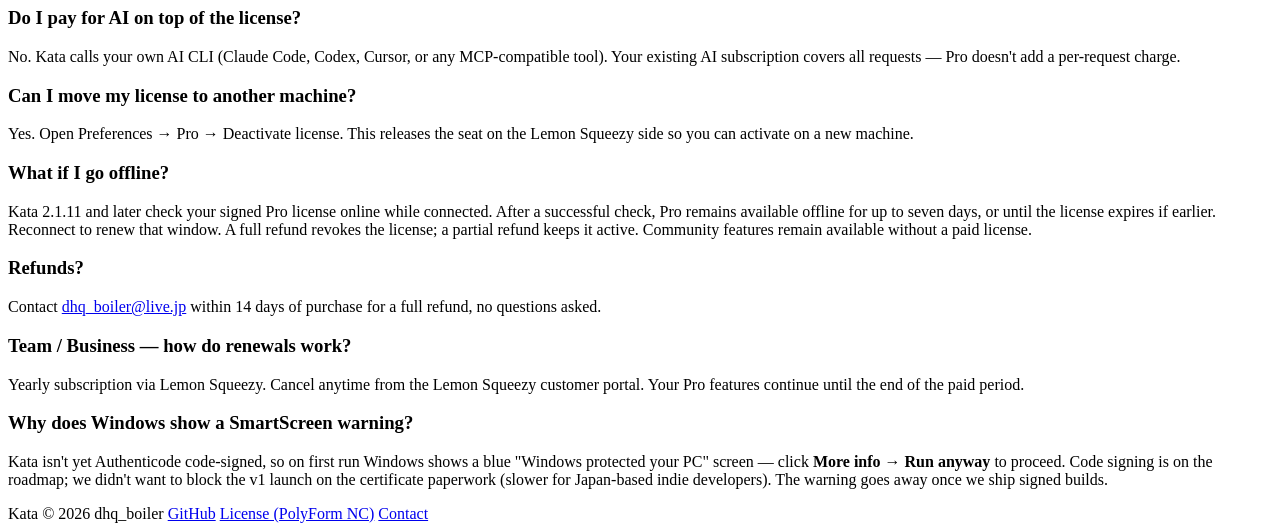
==== commit 7b48be71: "docs: 返金失効と7日間のオフライン利用条件を明示" ====
--- a/site/pro.html
+++ b/site/pro.html
@@ -238,7 +238,7 @@
   </div>
 </section>
 
-<section>
+<section id="activation">
   <div class="wrap">
     <h2>How activation works</h2>
     <div class="steps">
@@ -288,10 +288,11 @@
       </div>
       <div class="feature">
         <h3>What if I go offline?</h3>
-        <p>The license key is Ed25519-signed and verified locally — no network
-          check needed to use Pro features once the key is on disk. Only the
-          initial Pro DLL download and updates need internet (verified through
-          the license-authenticated Pro channel).</p>
+        <p>Kata 2.1.11 and later check your signed Pro license online while connected.
+          After a successful check, Pro remains available offline for up to seven days,
+          or until the license expires if earlier. Reconnect to renew that window.
+          A full refund revokes the license; a partial refund keeps it active.
+          Community features remain available without a paid license.</p>
       </div>
       <div class="feature">
         <h3>Refunds?</h3>
